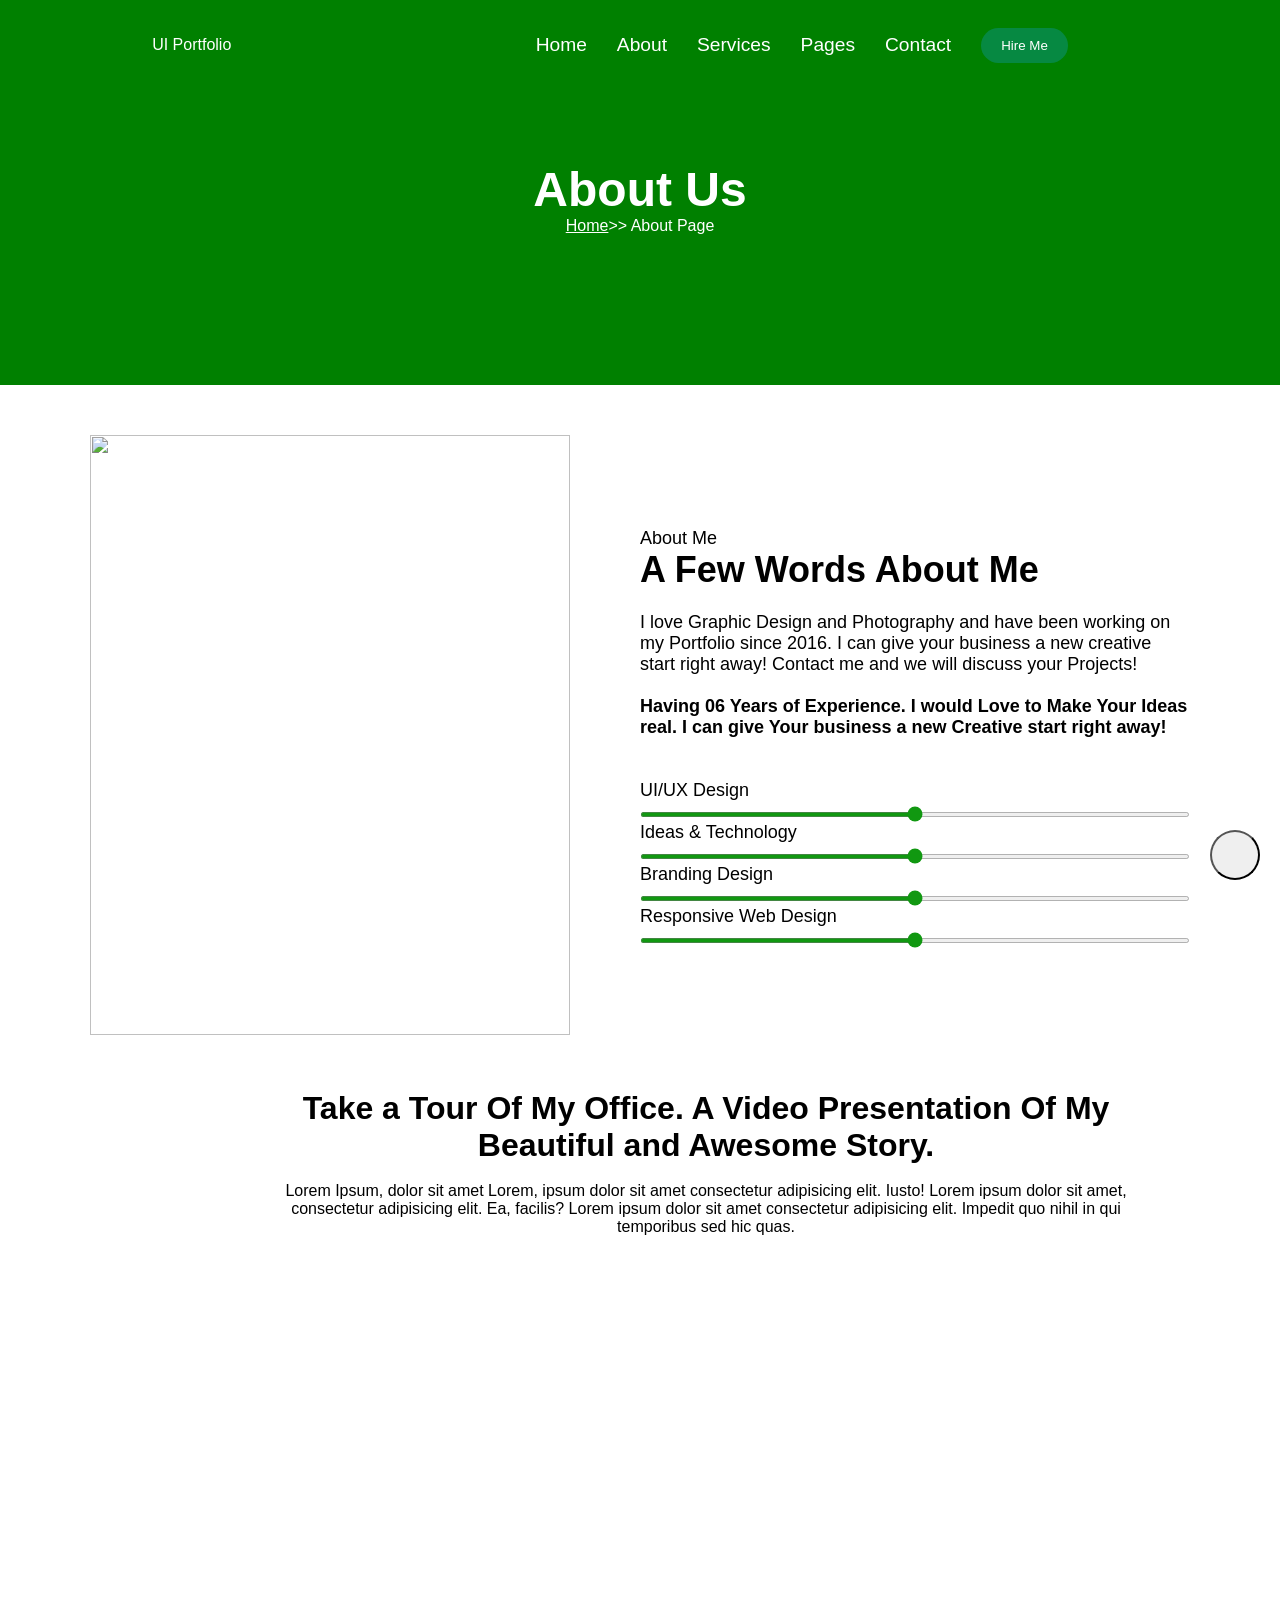
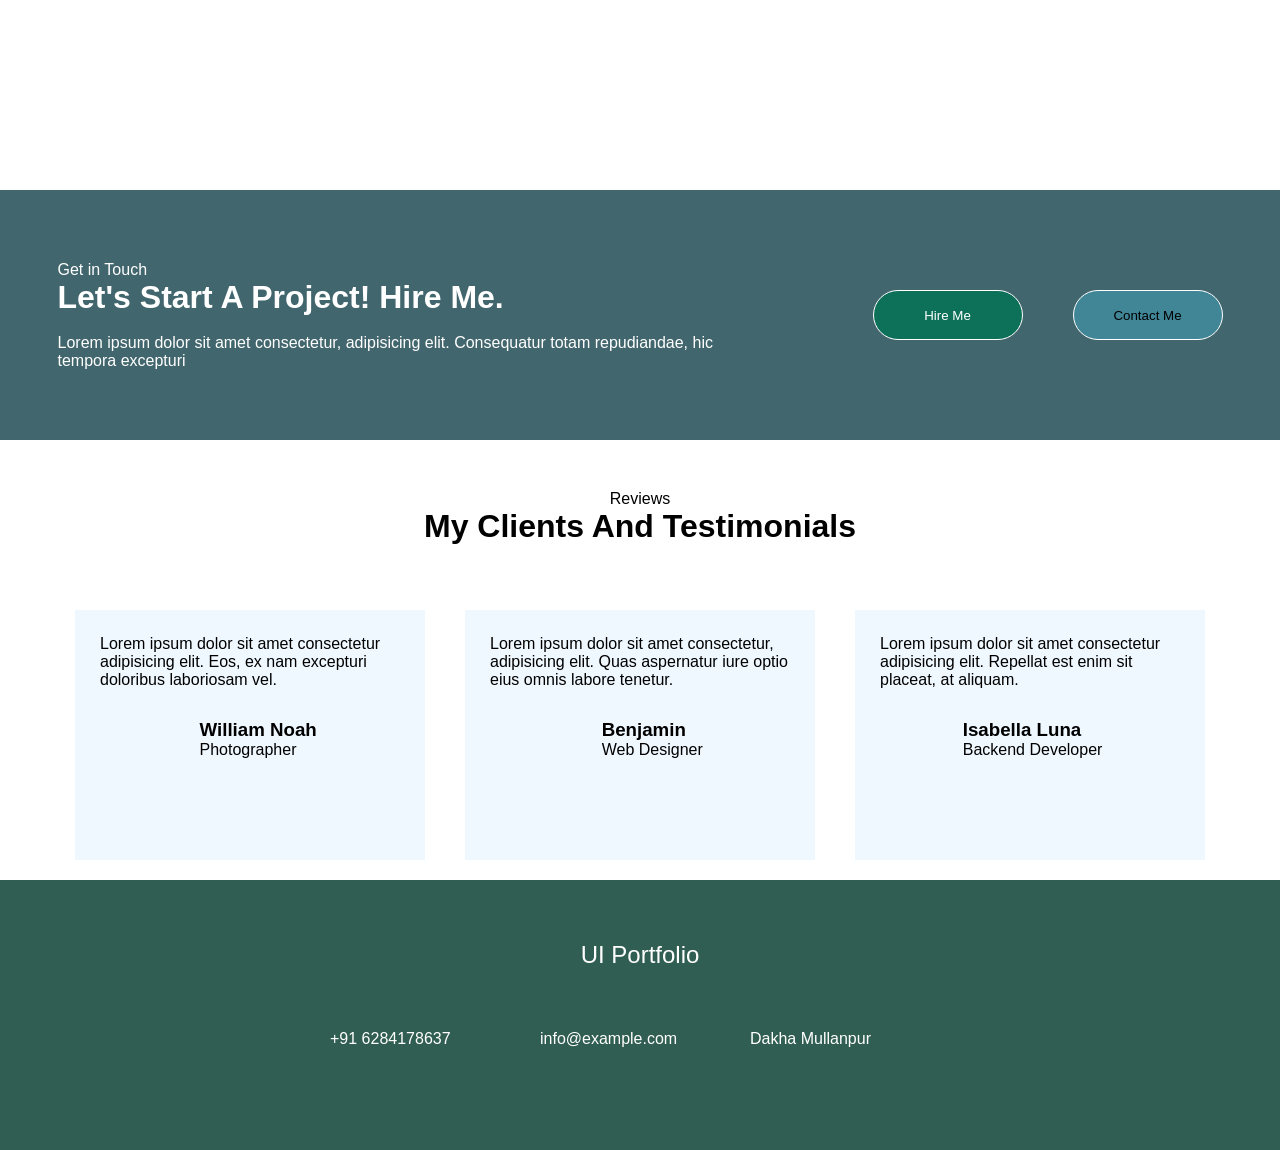
==== about portfolio.html @ 956ca987 "Add files via upload" ====
<!DOCTYPE html>
<html lang="en">
<head>
    <meta charset="UTF-8">
    <meta name="viewport" content="width=device-width, initial-scale=1.0">
    <link rel="stylesheet" href="style.css">
    <title>about</title>
</head>
<body>
     <div class="parent" style="background-image: url(image/closeup-laptop-keyboard-free-photo.webp); background-color: green;min-height: 385px;    ">
        <header>
            <nav>
               <div style="display: flex; color: white;" >  <div class="mnu"><p style="color: white;">menu</p></div> <img src="image/Screenshot_2026-10-21_114426-removebg-preview.png" alt="">UI Portfolio</div>
               <div class="navbar">
                <ul style="color: white;">
                    
                    <li>Home</li>
                    <li>About</li>
                    <li>Services</li>
                    <li>Pages</li>
                    <li>Contact</li>
                    <li><button>Hire Me</button></li>
                    <li><i class="fa-solid fa-magnifying-glass"></i></li>
                    <li><i class="fa-regular fa-moon"></i></li>
                   
                </ul>
            
                </div>
            </nav>
                <br>
                <br><br><br>
                <h1>About Us </h1>
                <p><a href="index.html" style="color: white;"">Home</a>>> About Page</p>
                <div class="up"><button onclick="topfunction()"  title="go to top"><i class="fa-solid fa-arrow-turn-up"></i></button></div>
        </header>
       
    </div>
    <div class="intro">
        <div class="me"><img src="image/Dal Lake.jpeg" alt="">
        </div>
        <div class="me">
            <p>About Me</p>
            <h1>A Few Words About Me </h1>
            <br>
            <p>I love Graphic Design and Photography and have been working on my Portfolio since 2016. I can give your business a new creative start right away! Contact me and we will discuss your Projects!</p>
            <br>
            <p><b>Having 06 Years of Experience. I would Love to Make Your Ideas real. I can give Your business a new Creative start right away!</b></p>
            <br>
            <br>
            <label for="text">UI/UX Design</label>
            <br>
            <input type="range">
            <br>
            <label for="text">Ideas & Technology</label>
            <br>
            <input type="range">
            <br>
            <label for="text">Branding Design</label>
            <br>
            <input type="range">
            <br>
            <label for="text">Responsive Web Design</label>
            <br>
            <input type="range">

        </div>
    </div>

    <div class="tour">
        <h1>Take a Tour  Of My Office. A Video Presentation Of My  Beautiful and Awesome Story.</h1>
        <br>    
        <p>Lorem Ipsum, dolor sit  amet Lorem, ipsum dolor sit amet consectetur adipisicing elit. Iusto! Lorem ipsum dolor sit amet, consectetur adipisicing elit. Ea, facilis? Lorem ipsum dolor sit amet consectetur adipisicing elit. Impedit quo nihil in qui temporibus sed hic quas.
        </p>
        <br>
        <br>   
        <a href="https://youtu.be/mZm8hksRaIA?si=fRZmvVCp8avKrZxZ" target="_blank"><img src="image/blog4.jpg" alt=""></a>
    </div>
    <div class="touch">
            <div class="touch1">
                <p>Get in Touch</p>
                <h1>Let's Start A Project! Hire Me.</h1>
                <br>
                <p>Lorem ipsum dolor sit amet consectetur, adipisicing elit. Consequatur totam repudiandae, hic tempora excepturi </p></div>
                <div class="btn">
                    <div class="touch2"><button>Hire Me</button></div>
                    <div class="touch3"><button>Contact  Me</button></div>
                </div>
    </div>
    <div class="reviews">
        <p>Reviews</p>
        <h1>My Clients And Testimonials</h1>
    </div>
    <div class="content">
        <div class="p1"><p>Lorem ipsum dolor sit amet consectetur adipisicing elit. Eos, ex nam excepturi doloribus laboriosam vel. </p>
            <div class="team"> 
                <div class="name"><img src="image/team1.jpg" alt=""></div>
                <div class="name"><h3>William Noah</h3>
                <p>Photographer</p></div> </div></div>
        <div class="p1"><p>Lorem ipsum dolor sit amet consectetur, adipisicing elit. Quas aspernatur iure optio eius omnis labore tenetur.</p>
            <div class="team">
                <div class="name"><img src="image/team2.jpg" alt=""></div>
                <div class="name"><h3>Benjamin</h3>
                <p>Web Designer</p></div>
            </div>
            </div>
        <div class="p1"><p>Lorem ipsum dolor sit amet consectetur adipisicing elit. Repellat est enim sit placeat, at aliquam.</p>
        <div class="team">
            <div class="name"><img src="image/team3.jpg" alt=""></div>
            <div class="name"><h3>Isabella  Luna</h3>
            <p>Backend Developer</p></div>
        </div></div>
    </div>



     <div class="footer">
        <div class="ui"><img src="image/Screenshot_2026-10-21_114426-removebg-preview.png" alt="">UI Portfolio</div>
        <div class="details">
            <div class="info"><i class="fa-solid fa-phone"></i>+91 6284178637</div>
            <div class="info"><i class="fa-solid fa-envelope"></i>info@example.com</div>
            <div class="info"><i class="fa-solid fa-location-pin"></i>Dakha Mullanpur</div>
        </div>
    </div>
</html>
---- style.css ----
/* Reset */
* {
    margin: 0;
    padding: 0;
    box-sizing: border-box;
}

html {
    scroll-behavior: smooth;
}

body {
    width: 100%;
    overflow-x: hidden;
    font-family: 'Segoe UI', Tahoma, Geneva, Verdana, sans-serif;
}

/* Header and Navigation */
header {
    position: sticky;
    top: 0;
    z-index: 1000;
}

nav {
    display: flex;
    align-items: center;
    justify-content: space-around;
    width: 100%;
}

.parent {
    background-image: url("image/closeup-laptop-keyboard-free-photo.webp");
    background-repeat: no-repeat;
    background-size: cover;
    background-position: center;
    min-height: 700px;
    width: 100%;
    display: flex;
    flex-direction: column;
}

.parent ul {
    min-height: 90px;
    display: flex;
    gap: 30px;
    align-items: center;
    list-style: none;
    color: white;
    font-size: larger;
}

.parent ul a {
    color: white;
    text-decoration: none;
}

ul button {
    border-radius: 22px;
    padding: 10px 20px;
    background-color: rgba(9, 141, 95, 0.7);
    color: white;
    border: none;
    cursor: pointer;
}

/* Hero Section */
.hi {
    display: flex;
    justify-content: center;
    align-items: center;
    color: white;
    text-align: center;
}

.hi button {
    height: 50px;
    width: 150px;
    border-radius: 25px;
    border: none;
    cursor: pointer;
    transition: background-color 0.3s ease-in-out;
}

.c {
    font-family: 'Segoe UI', Tahoma, Geneva, Verdana, sans-serif;
    position: relative;
    top: 170px;
    padding: 0 20px;
}

.hi button:hover {
    background-color: rgb(13, 148, 105);
    color: white;
}

.mnu {
    display: none;
}

/* Fixed Up Button */
.up button {
    height: 50px;
    width: 50px;
    position: fixed;
    bottom: 20px;
    right: 20px;
    z-index: 999;
    border-radius: 50%;
    cursor: pointer;

}

/* Bio Section */
.bio {
    display: flex;
    justify-content: space-between;
    align-items: center;
    gap: 40px;
    margin-top: 30px;
    padding: 30px 5%;
    font-family: 'Lucida Sans', 'Lucida Sans Regular',
        'Lucida Grande', 'Lucida Sans Unicode', Geneva, Verdana, sans-serif;
    background-color: rgb(246, 249, 251);
}

.grey {
    flex: 1;
    min-width: 0;
}

.grey img {
    display: block;
    width: 100%;
    max-width: 420px;
    height: 600px;
    object-fit: cover;
    margin: 0 auto;
}

.in {
    display: flex;
    justify-content: space-between;
    align-items: center;
    gap: 20px;
    width: 100%;
    max-width: 600px;
}

.my {
    flex: 1;
    min-width: 0;
    margin: 20px 0;
    line-height: 1.6;
}

.follow {
    display: flex;
    justify-content: space-between;
    gap: 15px;
    width: 210px;
    max-width: 100%;
}

.be {
    color: green;
    font-weight: bold;
}

p button {
    min-height: 45px;
    width: 150px;
    border-radius: 25px;
    font-size: medium;
    cursor: pointer;
}

.hire {
    background-color: rgba(7, 122, 93, 0.666);
}

.cv {
    background-color: rgba(6, 128, 83, 0.405);
}

/* What I Do */
.what {
    margin: 50px 20px;
    display: flex;
    justify-content: center;
    text-align: center;
}

.services {
    display: flex;
    justify-content: center;
    align-items: stretch;
    flex-wrap: wrap;
    gap: 25px;
    margin: 0 5%;
}

.b1 {
    background-color: aliceblue;
    min-height: 200px;
    flex: 1 1 280px;
    max-width: 350px;
    padding: 30px;
    line-height: 1.5;
    box-shadow: 2px 2px 8px rgba(100, 100, 100, 0.25);
}

.b1 i {
    font-size: 30px;
    line-height: 1.5;
    color: rgba(12, 139, 12, 0.8);
}


.skills {
    display: flex;
    justify-content: space-around;
    align-items: center;
    gap: 40px;
    margin: 50px auto;
    padding: 0 5%;
    background-color: aliceblue;
}


.about {
    flex: 1;
    min-width: 0;
}

.about img {
    display: block;
    width: 100%;
    max-width: 500px;
    height: auto;
    margin: 0 auto;
}

.about2 {
    flex: 1;
    min-width: 0;
    max-width: 550px;
    margin: 10px 0;
    font-family: 'Lucida Sans', 'Lucida Sans Regular',
        'Lucida Grande', 'Lucida Sans Unicode', Geneva, Verdana, sans-serif;
    line-height: 1.5;
}

.skills input {
    width: 100%;
    max-width: 550px;
    height: 5px;
    accent-color: rgb(21, 183, 99);
}


.topic{
    display: flex;
    justify-content: center;
    align-items:center;
  
 
}
.parts{
    width:350px;
    margin-left: 20px;
    line-height: 1.5;
    font-size: large;
}
.parts i{
    color: green;
    line-height: 1.3;
}
.parts img{
    justify-content:end;
    display: flex;
}


.count{
    display: flex;
    justify-content: space-around;
    align-items: center;
    height: 220px;
    background-color: aliceblue;
}
.num{
    margin-left: 60px;
    margin-right: 60px;
}
.num h1{
    font-size:45px;
}


.success{
    height: 150px;
    display: flex;
    justify-content: center;
    align-items: center;
}


.work{
    display: flex;
    justify-content: center;
    align-items: center;
    gap: 20px;

}
.task img{
    height: 250px;
    border-radius: 15px;
}   


.work2{
    display: flex;
    justify-content: center;
    align-items: center;
    gap: 20px;
    margin-top: 20px;
}
.task2 img{
    height: 250px;
    border-radius: 15px;
}



.ad{
    display: flex;
    justify-content: space-around;
    align-items: center;
    
    height: 170px;
    margin-top: 80px;
    
    background-color: rgb(10, 119, 96);
}

.section img{
    height: 140px;
   gap: 50px;

}



.footer{
    
    background-color: rgba(3, 58, 44, 0.815);
    color: white;
}
.ui{
    display: flex;
    justify-content: center;
    align-items: center;
    
    font-size:x-large;
    height: 150px;
}
.details{
    display: flex;
    justify-content: center;
    align-items: center;
    gap: 10px;
}
.info{
    height: 50px;
    width: 200px;
    margin-bottom: 70px;
}



header h1{
    font-size: xxx-large;
    color: white;
    display: flex;
    justify-content: center;
}
header p{
    display: flex;
    justify-content: center;
    color: white;
}




.intro{
    display: flex;
        justify-content: center;
        align-items: center;
        margin: 50px;
}
.me img{
    height: 600px;
    width: 480px;
}
.me{
    width: 550px;
    font-size: large;
}
.me input{
    accent-color: rgba(17, 152, 17, 0.592);
    width: 550px;
    height: 5px;
}
.up i{
    color: green;
}



.tour{
    height: 700px;
    position: relative;
    left: 20%;
    text-align: center;
    width: 900px;
   
   
    font-family:'Segoe UI', Tahoma, Geneva, Verdana, sans-serif;
}
.tour img{
    height:400px;
    
}

.touch{
    display: flex;
    justify-content: space-around;
    align-items: center;
    background-color: rgba(10, 56, 66, 0.77);
    height: 250px;
     color: white;
}
.touch1{
    width: 700px;
}
.btn{
    display: flex;
    justify-content: space-between;
    align-items: center;
    width: 350px;
}
.touch2 button{
    height: 50px;
    width: 150px;
    border-radius: 25px; 
    color: white;
    background-color: rgb(13, 113, 90);
    border: 1px solid white;   
}
.touch3 button{
    height: 50px;
    width: 150px;
    border-radius: 25px;
    transition-duration: 0.3s;
    transition-timing-function: ease-in-out; 
    background-color: rgb(64,134,151);
    border: 1px solid white;  
}
.touch3 button:hover{
    background-color: white
}


.reviews{
    text-align: center;
    height: 150px;
    padding-top: 50px;
}


.p1 img{
    height: 80px;
    border-radius: 38px;
}
.content{
    display: flex;
    justify-content: center;
    align-items: center;

}
.p1{
    height: 250px;
    background-color:aliceblue;             
    width: 350px;
    padding: 25px;
    margin: 20px;
}
.team{
    display: flex;
    justify-content: space-around;
    padding-top: 30px;
    align-items: center;
    width: 250px;
}
@media (max-width: 480px) {
    .parent {
        min-height: 600px;
    }

    .parent ul {
        gap: 15px;
        font-size: medium;
    }

    .bio {
        gap: 25px;
        padding: 25px;
    }

    .grey img {
        height: auto;
        max-height: 500px;
    }

    .in {
        flex-direction: column;
        align-items: flex-start;
    }

    .skills {
        gap: 25px;
    }
}

/* Mobile */
@media (max-width: 480px) {
    nav {
        justify-content: space-between;
        padding: 15px 20px;
    }

    .parent {
        min-height: 600px;
        background-size: cover;
        background-position: center;
    }

    .parent ul {
        display: none;
    }

    .mnu {
        display: block;
    }

    .person img {
        position: absolute;
        bottom: 200px;
    }

    .c {
        position: relative;
        top: 40px;
        left: auto;
        padding: 0 15px;
        font-size: medium;
        line-height: 1.7;
        text-align: center;
    }

    .bio {
        flex-direction: column;
        align-items: stretch;
        gap: 20px;
        margin-top: 0;
        padding: 20px;
    }

    .grey {
        width: 100%;
    }

    .grey img {
        width: 100%;
        max-width: 380px;
        height: auto;
        margin: 0 auto;
    }

    .in {
        width: 100%;
        position: static;
        flex-direction: column;
        align-items: stretch;
        gap: 15px;
    }

    .my {
        position: static;
        width: 100%;
        height: auto;
        margin: 0;
        padding: 0;
        overflow-wrap: anywhere;
    }

    .my h1 {
        font-size: 24px;
    }

    .follow {
        width: 100%;
        flex-wrap: wrap;
    }

    .what {
        position: static;
        margin: 35px 15px 20px;
    }

    .services {
        position: static;
        flex-direction: column;
        align-items: stretch;
        gap: 20px;
        margin: 0 15px;
    }

    .b1 {
        width: 100%;
        max-width: none;
        min-height: 180px;
        padding: 25px;
    }

    .skills {
        flex-direction: column;
        align-items: stretch;
        gap: 30px;
        margin: 35px 15px;
        padding: 0;
    }

    
    .about2 {
        width: 100%;
        max-width: none;
    }

    .about img {
        width: 100%;
        max-width: 380px;
        height: auto;
    }

    .skills input {
        width: 100%;
    }

    .up button {
        width: 45px;
        height: 45px;
        bottom: 15px;
        right: 15px;
    }



    .topic{
        flex-wrap: wrap;
        gap: 20px;
        align-items:center;
    }
    .parts img{
        flex-wrap: wrap;
        
    }



    .count{
        flex-wrap: wrap;
        justify-content: space-around;
        padding: 30px 20px 5px 0px;

    }
    .num{
        width: 45px;
    }
    .num h1{
        font-weight: 300;
        font-family: 'Gill Sans', 'Gill Sans MT', Calibri, 'Trebuchet MS', sans-serif;
    }



    .work{
        flex-wrap: wrap;
    }
    .work2{
        flex-wrap: wrap;
        gap: 10px;
    }


    .footer{
        flex-wrap: wrap;
        padding-left: 20px;
    }
    


    .intro{
        flex-wrap: wrap;
        gap: 15px;
        align-items: center;
        margin: 20px;
    }
    .me{
        width: 380px;
    }
    .tour{
        height: 800px;
      position: relative;
      left: 0;
      width: 400px; 
    }
    
    .touch{
        flex-wrap: wrap;
        position: relative;
        padding: 10px;
        height: 300px;
    }

    .reviews h1{
        font-size:larger;
    }

    .content{
        flex-wrap: wrap;
        align-items: center;
        margin: 0px ;
    }
   .ui{
    flex-wrap: wrap;
    }
}
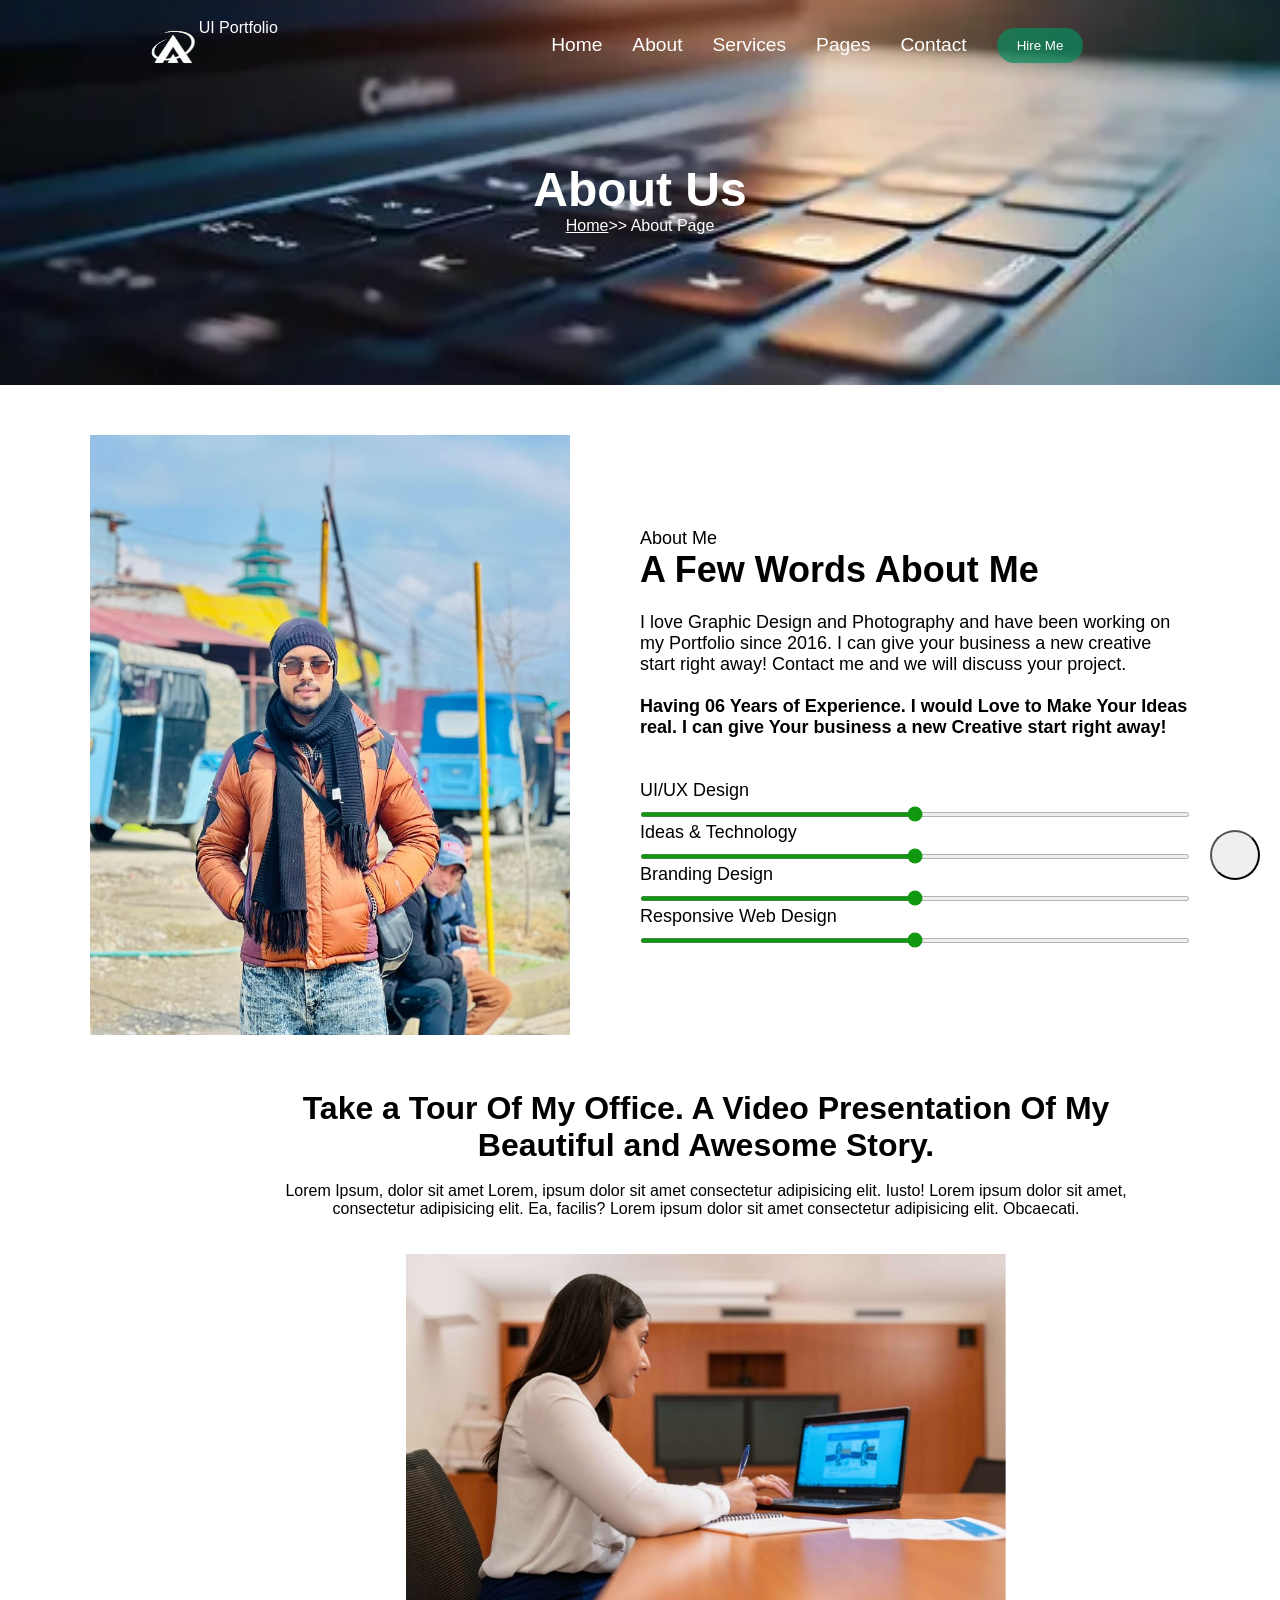
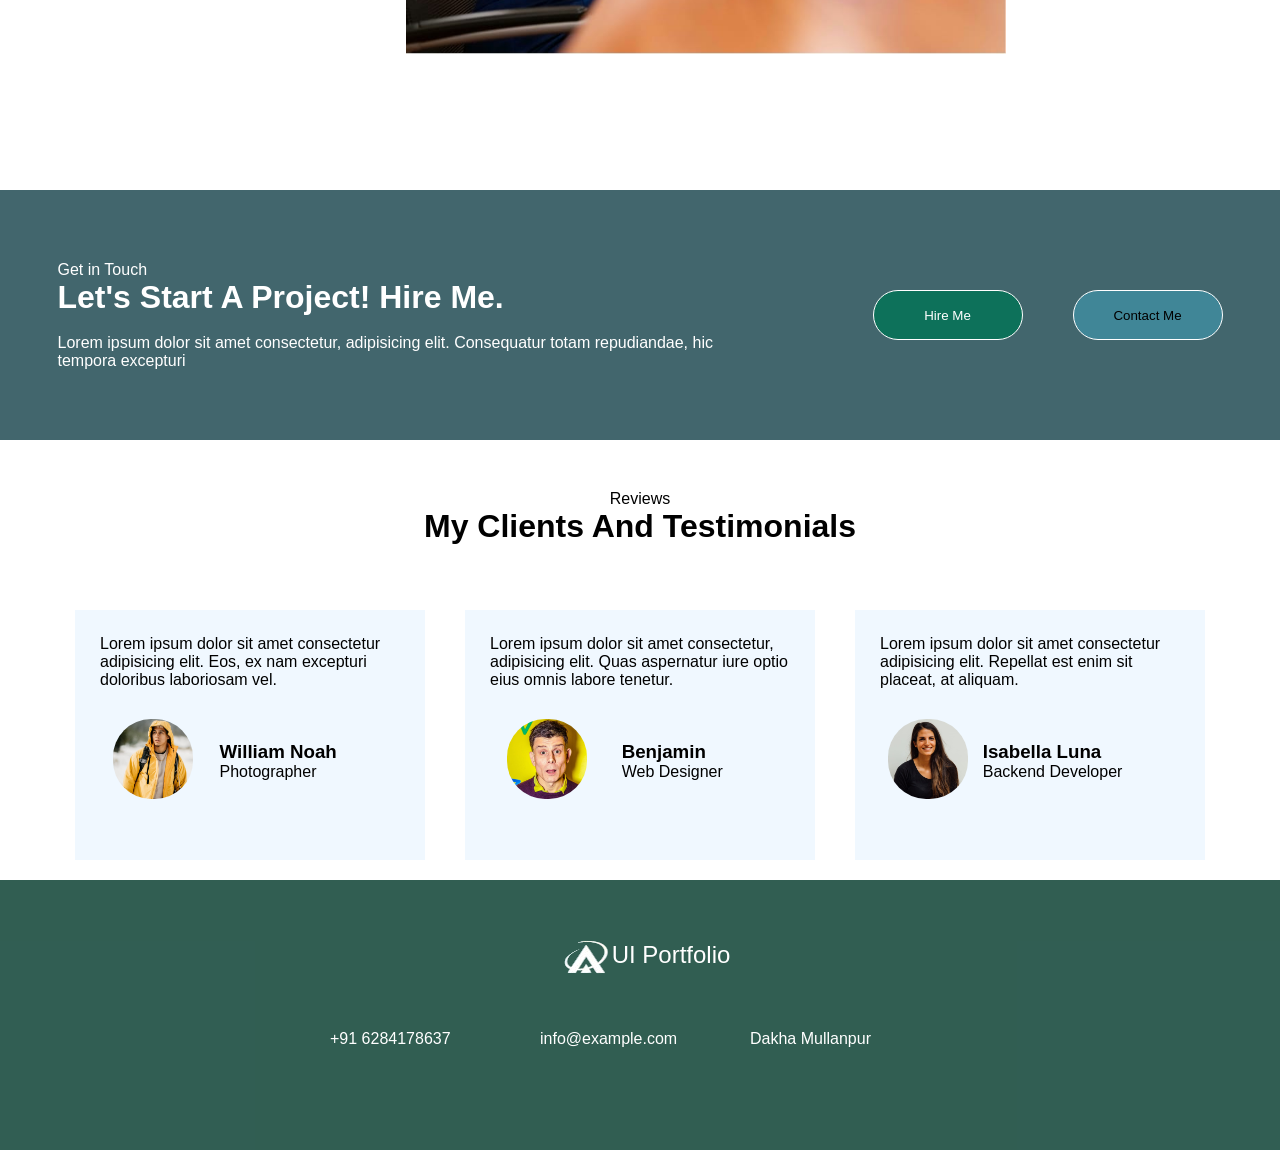
==== commit a3a383e8: "Fix broken image paths so the portfolio images load correctly from the repository root." ====
--- a/about portfolio.html
+++ b/about portfolio.html
@@ -1,124 +1,123 @@
-<!DOCTYPE html>
-<html lang="en">
-<head>
-    <meta charset="UTF-8">
-    <meta name="viewport" content="width=device-width, initial-scale=1.0">
-    <link rel="stylesheet" href="style.css">
-    <title>about</title>
-</head>
-<body>
-     <div class="parent" style="background-image: url(image/closeup-laptop-keyboard-free-photo.webp); background-color: green;min-height: 385px;    ">
-        <header>
-            <nav>
-               <div style="display: flex; color: white;" >  <div class="mnu"><p style="color: white;">menu</p></div> <img src="image/Screenshot_2026-10-21_114426-removebg-preview.png" alt="">UI Portfolio</div>
-               <div class="navbar">
-                <ul style="color: white;">
-                    
-                    <li>Home</li>
-                    <li>About</li>
-                    <li>Services</li>
-                    <li>Pages</li>
-                    <li>Contact</li>
-                    <li><button>Hire Me</button></li>
-                    <li><i class="fa-solid fa-magnifying-glass"></i></li>
-                    <li><i class="fa-regular fa-moon"></i></li>
-                   
-                </ul>
-            
-                </div>
-            </nav>
-                <br>
-                <br><br><br>
-                <h1>About Us </h1>
-                <p><a href="index.html" style="color: white;"">Home</a>>> About Page</p>
-                <div class="up"><button onclick="topfunction()"  title="go to top"><i class="fa-solid fa-arrow-turn-up"></i></button></div>
-        </header>
-       
-    </div>
-    <div class="intro">
-        <div class="me"><img src="image/Dal Lake.jpeg" alt="">
-        </div>
-        <div class="me">
-            <p>About Me</p>
-            <h1>A Few Words About Me </h1>
-            <br>
-            <p>I love Graphic Design and Photography and have been working on my Portfolio since 2016. I can give your business a new creative start right away! Contact me and we will discuss your Projects!</p>
-            <br>
-            <p><b>Having 06 Years of Experience. I would Love to Make Your Ideas real. I can give Your business a new Creative start right away!</b></p>
-            <br>
-            <br>
-            <label for="text">UI/UX Design</label>
-            <br>
-            <input type="range">
-            <br>
-            <label for="text">Ideas & Technology</label>
-            <br>
-            <input type="range">
-            <br>
-            <label for="text">Branding Design</label>
-            <br>
-            <input type="range">
-            <br>
-            <label for="text">Responsive Web Design</label>
-            <br>
-            <input type="range">
-
-        </div>
-    </div>
-
-    <div class="tour">
-        <h1>Take a Tour  Of My Office. A Video Presentation Of My  Beautiful and Awesome Story.</h1>
-        <br>    
-        <p>Lorem Ipsum, dolor sit  amet Lorem, ipsum dolor sit amet consectetur adipisicing elit. Iusto! Lorem ipsum dolor sit amet, consectetur adipisicing elit. Ea, facilis? Lorem ipsum dolor sit amet consectetur adipisicing elit. Impedit quo nihil in qui temporibus sed hic quas.
-        </p>
-        <br>
-        <br>   
-        <a href="https://youtu.be/mZm8hksRaIA?si=fRZmvVCp8avKrZxZ" target="_blank"><img src="image/blog4.jpg" alt=""></a>
-    </div>
-    <div class="touch">
-            <div class="touch1">
-                <p>Get in Touch</p>
-                <h1>Let's Start A Project! Hire Me.</h1>
-                <br>
-                <p>Lorem ipsum dolor sit amet consectetur, adipisicing elit. Consequatur totam repudiandae, hic tempora excepturi </p></div>
-                <div class="btn">
-                    <div class="touch2"><button>Hire Me</button></div>
-                    <div class="touch3"><button>Contact  Me</button></div>
-                </div>
-    </div>
-    <div class="reviews">
-        <p>Reviews</p>
-        <h1>My Clients And Testimonials</h1>
-    </div>
-    <div class="content">
-        <div class="p1"><p>Lorem ipsum dolor sit amet consectetur adipisicing elit. Eos, ex nam excepturi doloribus laboriosam vel. </p>
-            <div class="team"> 
-                <div class="name"><img src="image/team1.jpg" alt=""></div>
-                <div class="name"><h3>William Noah</h3>
-                <p>Photographer</p></div> </div></div>
-        <div class="p1"><p>Lorem ipsum dolor sit amet consectetur, adipisicing elit. Quas aspernatur iure optio eius omnis labore tenetur.</p>
-            <div class="team">
-                <div class="name"><img src="image/team2.jpg" alt=""></div>
-                <div class="name"><h3>Benjamin</h3>
-                <p>Web Designer</p></div>
-            </div>
-            </div>
-        <div class="p1"><p>Lorem ipsum dolor sit amet consectetur adipisicing elit. Repellat est enim sit placeat, at aliquam.</p>
-        <div class="team">
-            <div class="name"><img src="image/team3.jpg" alt=""></div>
-            <div class="name"><h3>Isabella  Luna</h3>
-            <p>Backend Developer</p></div>
-        </div></div>
-    </div>
-
-
-
-     <div class="footer">
-        <div class="ui"><img src="image/Screenshot_2026-10-21_114426-removebg-preview.png" alt="">UI Portfolio</div>
-        <div class="details">
-            <div class="info"><i class="fa-solid fa-phone"></i>+91 6284178637</div>
-            <div class="info"><i class="fa-solid fa-envelope"></i>info@example.com</div>
-            <div class="info"><i class="fa-solid fa-location-pin"></i>Dakha Mullanpur</div>
-        </div>
-    </div>
-</html>     +<!DOCTYPE html>
+<html lang="en">
+<head>
+    <meta charset="UTF-8">
+    <meta name="viewport" content="width=device-width, initial-scale=1.0">
+    <link rel="stylesheet" href="style.css">
+    <title>about</title>
+</head>
+<body>
+     <div class="parent" style="background-image: url(closeup-laptop-keyboard-free-photo.webp); background-color: green; min-height: 385px;">
+         <header>
+             <nav>
+                <div style="display: flex; color: white;" >  <div class="mnu"><p style="color: white;">menu</p></div> <img src="Screenshot_2026-10-21_114426-removebg-preview.png" alt="">UI Portfolio</div>
+                <div class="navbar">
+                 <ul style="color: white;">
+                     
+                     <li>Home</li>
+                     <li>About</li>
+                     <li>Services</li>
+                     <li>Pages</li>
+                     <li>Contact</li>
+                     <li><button>Hire Me</button></li>
+                     <li><i class="fa-solid fa-magnifying-glass"></i></li>
+                     <li><i class="fa-regular fa-moon"></i></li>
+                    
+                 </ul>
+             
+                </div>
+            </nav>
+                <br>
+                <br><br><br>
+                <h1>About Us </h1>
+                <p><a href="index.html" style="color: white;">Home</a> >> About Page</p>
+                <div class="up"><button onclick="topfunction()"  title="go to top"><i class="fa-solid fa-arrow-turn-up"></i></button></div>
+        </header>
+       
+    </div>
+    <div class="intro">
+        <div class="me"><img src="Dal Lake.jpeg" alt="">
+        </div>
+        <div class="me">
+            <p>About Me</p>
+            <h1>A Few Words About Me </h1>
+            <br>
+            <p>I love Graphic Design and Photography and have been working on my Portfolio since 2016. I can give your business a new creative start right away! Contact me and we will discuss your project.</p>
+            <br>
+            <p><b>Having 06 Years of Experience. I would Love to Make Your Ideas real. I can give Your business a new Creative start right away!</b></p>
+            <br>
+            <br>
+            <label for="text">UI/UX Design</label>
+            <br>
+            <input type="range">
+            <br>
+            <label for="text">Ideas & Technology</label>
+            <br>
+            <input type="range">
+            <br>
+            <label for="text">Branding Design</label>
+            <br>
+            <input type="range">
+            <br>
+            <label for="text">Responsive Web Design</label>
+            <br>
+            <input type="range">
+
+        </div>
+    </div>
+
+    <div class="tour">
+        <h1>Take a Tour  Of My Office. A Video Presentation Of My  Beautiful and Awesome Story.</h1>
+        <br>    
+        <p>Lorem Ipsum, dolor sit  amet Lorem, ipsum dolor sit amet consectetur adipisicing elit. Iusto! Lorem ipsum dolor sit amet, consectetur adipisicing elit. Ea, facilis? Lorem ipsum dolor sit amet consectetur adipisicing elit. Obcaecati.</p>
+        <br>
+        <br>   
+        <a href="https://youtu.be/mZm8hksRaIA?si=fRZmvVCp8avKrZxZ" target="_blank"><img src="blog4.jpg" alt=""></a>
+    </div>
+    <div class="touch">
+            <div class="touch1">
+                <p>Get in Touch</p>
+                <h1>Let's Start A Project! Hire Me.</h1>
+                <br>
+                <p>Lorem ipsum dolor sit amet consectetur, adipisicing elit. Consequatur totam repudiandae, hic tempora excepturi </p></div>
+                <div class="btn">
+                    <div class="touch2"><button>Hire Me</button></div>
+                    <div class="touch3"><button>Contact  Me</button></div>
+                </div>
+    </div>
+    <div class="reviews">
+        <p>Reviews</p>
+        <h1>My Clients And Testimonials</h1>
+    </div>
+    <div class="content">
+        <div class="p1"><p>Lorem ipsum dolor sit amet consectetur adipisicing elit. Eos, ex nam excepturi doloribus laboriosam vel. </p>
+            <div class="team"> 
+                <div class="name"><img src="team1.jpg" alt=""></div>
+                <div class="name"><h3>William Noah</h3>
+                <p>Photographer</p></div> </div></div>
+        <div class="p1"><p>Lorem ipsum dolor sit amet consectetur, adipisicing elit. Quas aspernatur iure optio eius omnis labore tenetur.</p>
+            <div class="team">
+                <div class="name"><img src="team2.jpg" alt=""></div>
+                <div class="name"><h3>Benjamin</h3>
+                <p>Web Designer</p></div>
+            </div>
+            </div>
+        <div class="p1"><p>Lorem ipsum dolor sit amet consectetur adipisicing elit. Repellat est enim sit placeat, at aliquam.</p>
+        <div class="team">
+            <div class="name"><img src="team3.jpg" alt=""></div>
+            <div class="name"><h3>Isabella  Luna</h3>
+            <p>Backend Developer</p></div>
+        </div></div>
+    </div>
+
+
+
+     <div class="footer">
+         <div class="ui"><img src="Screenshot_2026-10-21_114426-removebg-preview.png" alt="">UI Portfolio</div>
+         <div class="details">
+             <div class="info"><i class="fa-solid fa-phone"></i>+91 6284178637</div>
+             <div class="info"><i class="fa-solid fa-envelope"></i>info@example.com</div>
+             <div class="info"><i class="fa-solid fa-location-pin"></i>Dakha Mullanpur</div>
+         </div>
+     </div>
+</html>
--- a/style.css
+++ b/style.css
@@ -1,751 +1,990 @@
-
-/* Reset */
-* {
-    margin: 0;
-    padding: 0;
-    box-sizing: border-box;
-}
-
-html {
-    scroll-behavior: smooth;
-}
-
-body {
-    width: 100%;
-    overflow-x: hidden;
-    font-family: 'Segoe UI', Tahoma, Geneva, Verdana, sans-serif;
-}
-
-/* Header and Navigation */
-header {
-    position: sticky;
-    top: 0;
-    z-index: 1000;
-}
-
-nav {
-    display: flex;
-    align-items: center;
-    justify-content: space-around;
-    width: 100%;
-}
-
-.parent {
-    background-image: url("image/closeup-laptop-keyboard-free-photo.webp");
-    background-repeat: no-repeat;
-    background-size: cover;
-    background-position: center;
-    min-height: 700px;
-    width: 100%;
-    display: flex;
-    flex-direction: column;
-}
-
-.parent ul {
-    min-height: 90px;
-    display: flex;
-    gap: 30px;
-    align-items: center;
-    list-style: none;
-    color: white;
-    font-size: larger;
-}
-
-.parent ul a {
-    color: white;
-    text-decoration: none;
-}
-
-ul button {
-    border-radius: 22px;
-    padding: 10px 20px;
-    background-color: rgba(9, 141, 95, 0.7);
-    color: white;
-    border: none;
-    cursor: pointer;
-}
-
-/* Hero Section */
-.hi {
-    display: flex;
-    justify-content: center;
-    align-items: center;
-    color: white;
-    text-align: center;
-}
-
-.hi button {
-    height: 50px;
-    width: 150px;
-    border-radius: 25px;
-    border: none;
-    cursor: pointer;
-    transition: background-color 0.3s ease-in-out;
-}
-
-.c {
-    font-family: 'Segoe UI', Tahoma, Geneva, Verdana, sans-serif;
-    position: relative;
-    top: 170px;
-    padding: 0 20px;
-}
-
-.hi button:hover {
-    background-color: rgb(13, 148, 105);
-    color: white;
-}
-
-.mnu {
-    display: none;
-}
-
-/* Fixed Up Button */
-.up button {
-    height: 50px;
-    width: 50px;
-    position: fixed;
-    bottom: 20px;
-    right: 20px;
-    z-index: 999;
-    border-radius: 50%;
-    cursor: pointer;
-
-}
-
-/* Bio Section */
-.bio {
-    display: flex;
-    justify-content: space-between;
-    align-items: center;
-    gap: 40px;
-    margin-top: 30px;
-    padding: 30px 5%;
-    font-family: 'Lucida Sans', 'Lucida Sans Regular',
-        'Lucida Grande', 'Lucida Sans Unicode', Geneva, Verdana, sans-serif;
-    background-color: rgb(246, 249, 251);
-}
-
-.grey {
-    flex: 1;
-    min-width: 0;
-}
-
-.grey img {
-    display: block;
-    width: 100%;
-    max-width: 420px;
-    height: 600px;
-    object-fit: cover;
-    margin: 0 auto;
-}
-
-.in {
-    display: flex;
-    justify-content: space-between;
-    align-items: center;
-    gap: 20px;
-    width: 100%;
-    max-width: 600px;
-}
-
-.my {
-    flex: 1;
-    min-width: 0;
-    margin: 20px 0;
-    line-height: 1.6;
-}
-
-.follow {
-    display: flex;
-    justify-content: space-between;
-    gap: 15px;
-    width: 210px;
-    max-width: 100%;
-}
-
-.be {
-    color: green;
-    font-weight: bold;
-}
-
-p button {
-    min-height: 45px;
-    width: 150px;
-    border-radius: 25px;
-    font-size: medium;
-    cursor: pointer;
-}
-
-.hire {
-    background-color: rgba(7, 122, 93, 0.666);
-}
-
-.cv {
-    background-color: rgba(6, 128, 83, 0.405);
-}
-
-/* What I Do */
-.what {
-    margin: 50px 20px;
-    display: flex;
-    justify-content: center;
-    text-align: center;
-}
-
-.services {
-    display: flex;
-    justify-content: center;
-    align-items: stretch;
-    flex-wrap: wrap;
-    gap: 25px;
-    margin: 0 5%;
-}
-
-.b1 {
-    background-color: aliceblue;
-    min-height: 200px;
-    flex: 1 1 280px;
-    max-width: 350px;
-    padding: 30px;
-    line-height: 1.5;
-    box-shadow: 2px 2px 8px rgba(100, 100, 100, 0.25);
-}
-
-.b1 i {
-    font-size: 30px;
-    line-height: 1.5;
-    color: rgba(12, 139, 12, 0.8);
-}
-
-
-.skills {
-    display: flex;
-    justify-content: space-around;
-    align-items: center;
-    gap: 40px;
-    margin: 50px auto;
-    padding: 0 5%;
-    background-color: aliceblue;
-}
-
-
-.about {
-    flex: 1;
-    min-width: 0;
-}
-
-.about img {
-    display: block;
-    width: 100%;
-    max-width: 500px;
-    height: auto;
-    margin: 0 auto;
-}
-
-.about2 {
-    flex: 1;
-    min-width: 0;
-    max-width: 550px;
-    margin: 10px 0;
-    font-family: 'Lucida Sans', 'Lucida Sans Regular',
-        'Lucida Grande', 'Lucida Sans Unicode', Geneva, Verdana, sans-serif;
-    line-height: 1.5;
-}
-
-.skills input {
-    width: 100%;
-    max-width: 550px;
-    height: 5px;
-    accent-color: rgb(21, 183, 99);
-}
-
-
-.topic{
-    display: flex;
-    justify-content: center;
-    align-items:center;
-  
- 
-}
-.parts{
-    width:350px;
-    margin-left: 20px;
-    line-height: 1.5;
-    font-size: large;
-}
-.parts i{
-    color: green;
-    line-height: 1.3;
-}
-.parts img{
-    justify-content:end;
-    display: flex;
-}
-
-
-.count{
-    display: flex;
-    justify-content: space-around;
-    align-items: center;
-    height: 220px;
-    background-color: aliceblue;
-}
-.num{
-    margin-left: 60px;
-    margin-right: 60px;
-}
-.num h1{
-    font-size:45px;
-}
-
-
-.success{
-    height: 150px;
-    display: flex;
-    justify-content: center;
-    align-items: center;
-}
-
-
-.work{
-    display: flex;
-    justify-content: center;
-    align-items: center;
-    gap: 20px;
-
-}
-.task img{
-    height: 250px;
-    border-radius: 15px;
-}   
-
-
-.work2{
-    display: flex;
-    justify-content: center;
-    align-items: center;
-    gap: 20px;
-    margin-top: 20px;
-}
-.task2 img{
-    height: 250px;
-    border-radius: 15px;
-}
-
-
-
-.ad{
-    display: flex;
-    justify-content: space-around;
-    align-items: center;
-    
-    height: 170px;
-    margin-top: 80px;
-    
-    background-color: rgb(10, 119, 96);
-}
-
-.section img{
-    height: 140px;
-   gap: 50px;
-
-}
-
-
-
-.footer{
-    
-    background-color: rgba(3, 58, 44, 0.815);
-    color: white;
-}
-.ui{
-    display: flex;
-    justify-content: center;
-    align-items: center;
-    
-    font-size:x-large;
-    height: 150px;
-}
-.details{
-    display: flex;
-    justify-content: center;
-    align-items: center;
-    gap: 10px;
-}
-.info{
-    height: 50px;
-    width: 200px;
-    margin-bottom: 70px;
-}
-
-
-
-header h1{
-    font-size: xxx-large;
-    color: white;
-    display: flex;
-    justify-content: center;
-}
-header p{
-    display: flex;
-    justify-content: center;
-    color: white;
-}
-
-
-
-
-.intro{
-    display: flex;
-        justify-content: center;
-        align-items: center;
-        margin: 50px;
-}
-.me img{
-    height: 600px;
-    width: 480px;
-}
-.me{
-    width: 550px;
-    font-size: large;
-}
-.me input{
-    accent-color: rgba(17, 152, 17, 0.592);
-    width: 550px;
-    height: 5px;
-}
-.up i{
-    color: green;
-}
-
-
-
-.tour{
-    height: 700px;
-    position: relative;
-    left: 20%;
-    text-align: center;
-    width: 900px;
-   
-   
-    font-family:'Segoe UI', Tahoma, Geneva, Verdana, sans-serif;
-}
-.tour img{
-    height:400px;
-    
-}
-
-.touch{
-    display: flex;
-    justify-content: space-around;
-    align-items: center;
-    background-color: rgba(10, 56, 66, 0.77);
-    height: 250px;
-     color: white;
-}
-.touch1{
-    width: 700px;
-}
-.btn{
-    display: flex;
-    justify-content: space-between;
-    align-items: center;
-    width: 350px;
-}
-.touch2 button{
-    height: 50px;
-    width: 150px;
-    border-radius: 25px; 
-    color: white;
-    background-color: rgb(13, 113, 90);
-    border: 1px solid white;   
-}
-.touch3 button{
-    height: 50px;
-    width: 150px;
-    border-radius: 25px;
-    transition-duration: 0.3s;
-    transition-timing-function: ease-in-out; 
-    background-color: rgb(64,134,151);
-    border: 1px solid white;  
-}
-.touch3 button:hover{
-    background-color: white
-}
-
-
-.reviews{
-    text-align: center;
-    height: 150px;
-    padding-top: 50px;
-}
-
-
-.p1 img{
-    height: 80px;
-    border-radius: 38px;
-}
-.content{
-    display: flex;
-    justify-content: center;
-    align-items: center;
-
-}
-.p1{
-    height: 250px;
-    background-color:aliceblue;             
-    width: 350px;
-    padding: 25px;
-    margin: 20px;
-}
-.team{
-    display: flex;
-    justify-content: space-around;
-    padding-top: 30px;
-    align-items: center;
-    width: 250px;
-}
-@media (max-width: 480px) {
-    .parent {
-        min-height: 600px;
-    }
-
-    .parent ul {
-        gap: 15px;
-        font-size: medium;
-    }
-
-    .bio {
-        gap: 25px;
-        padding: 25px;
-    }
-
-    .grey img {
-        height: auto;
-        max-height: 500px;
-    }
-
-    .in {
-        flex-direction: column;
-        align-items: flex-start;
-    }
-
-    .skills {
-        gap: 25px;
-    }
-}
-
-/* Mobile */
-@media (max-width: 480px) {
-    nav {
-        justify-content: space-between;
-        padding: 15px 20px;
-    }
-
-    .parent {
-        min-height: 600px;
-        background-size: cover;
-        background-position: center;
-    }
-
-    .parent ul {
-        display: none;
-    }
-
-    .mnu {
-        display: block;
-    }
-
-    .person img {
-        position: absolute;
-        bottom: 200px;
-    }
-
-    .c {
-        position: relative;
-        top: 40px;
-        left: auto;
-        padding: 0 15px;
-        font-size: medium;
-        line-height: 1.7;
-        text-align: center;
-    }
-
-    .bio {
-        flex-direction: column;
-        align-items: stretch;
-        gap: 20px;
-        margin-top: 0;
-        padding: 20px;
-    }
-
-    .grey {
-        width: 100%;
-    }
-
-    .grey img {
-        width: 100%;
-        max-width: 380px;
-        height: auto;
-        margin: 0 auto;
-    }
-
-    .in {
-        width: 100%;
-        position: static;
-        flex-direction: column;
-        align-items: stretch;
-        gap: 15px;
-    }
-
-    .my {
-        position: static;
-        width: 100%;
-        height: auto;
-        margin: 0;
-        padding: 0;
-        overflow-wrap: anywhere;
-    }
-
-    .my h1 {
-        font-size: 24px;
-    }
-
-    .follow {
-        width: 100%;
-        flex-wrap: wrap;
-    }
-
-    .what {
-        position: static;
-        margin: 35px 15px 20px;
-    }
-
-    .services {
-        position: static;
-        flex-direction: column;
-        align-items: stretch;
-        gap: 20px;
-        margin: 0 15px;
-    }
-
-    .b1 {
-        width: 100%;
-        max-width: none;
-        min-height: 180px;
-        padding: 25px;
-    }
-
-    .skills {
-        flex-direction: column;
-        align-items: stretch;
-        gap: 30px;
-        margin: 35px 15px;
-        padding: 0;
-    }
-
-    
-    .about2 {
-        width: 100%;
-        max-width: none;
-    }
-
-    .about img {
-        width: 100%;
-        max-width: 380px;
-        height: auto;
-    }
-
-    .skills input {
-        width: 100%;
-    }
-
-    .up button {
-        width: 45px;
-        height: 45px;
-        bottom: 15px;
-        right: 15px;
-    }
-
-
-
-    .topic{
-        flex-wrap: wrap;
-        gap: 20px;
-        align-items:center;
-    }
-    .parts img{
-        flex-wrap: wrap;
-        
-    }
-
-
-
-    .count{
-        flex-wrap: wrap;
-        justify-content: space-around;
-        padding: 30px 20px 5px 0px;
-
-    }
-    .num{
-        width: 45px;
-    }
-    .num h1{
-        font-weight: 300;
-        font-family: 'Gill Sans', 'Gill Sans MT', Calibri, 'Trebuchet MS', sans-serif;
-    }
-
-
-
-    .work{
-        flex-wrap: wrap;
-    }
-    .work2{
-        flex-wrap: wrap;
-        gap: 10px;
-    }
-
-
-    .footer{
-        flex-wrap: wrap;
-        padding-left: 20px;
-    }
-    
-
-
-    .intro{
-        flex-wrap: wrap;
-        gap: 15px;
-        align-items: center;
-        margin: 20px;
-    }
-    .me{
-        width: 380px;
-    }
-    .tour{
-        height: 800px;
-      position: relative;
-      left: 0;
-      width: 400px; 
-    }
-    
-    .touch{
-        flex-wrap: wrap;
-        position: relative;
-        padding: 10px;
-        height: 300px;
-    }
-
-    .reviews h1{
-        font-size:larger;
-    }
-
-    .content{
-        flex-wrap: wrap;
-        align-items: center;
-        margin: 0px ;
-    }
-   .ui{
-    flex-wrap: wrap;
-    }
-}+
+/* Reset */
+* {
+    margin: 0;
+    padding: 0;
+    box-sizing: border-box;
+}
+
+html {
+    scroll-behavior: smooth;
+}
+
+body {
+    width: 100%;
+    overflow-x: hidden;
+    font-family: 'Segoe UI', Tahoma, Geneva, Verdana, sans-serif;
+}
+
+/* Header and Navigation */
+header {
+    position: sticky;
+    top: 0;
+    z-index: 1000;
+}
+
+nav {
+    display: flex;
+    align-items: center;
+    justify-content: space-around;
+    width: 100%;
+}
+
+.parent {
+    background-image: url("closeup-laptop-keyboard-free-photo.webp");
+    background-repeat: no-repeat;
+    background-size: cover;
+    background-position: center;
+    min-height: 700px;
+    width: 100%;
+    display: flex;
+    flex-direction: column;
+}
+
+.parent ul {
+    min-height: 90px;
+    display: flex;
+    gap: 30px;
+    align-items: center;
+    list-style: none;
+    color: white;
+    font-size: larger;
+}
+
+.parent ul a {
+    color: white;
+    text-decoration: none;
+}
+
+ul button {
+    border-radius: 22px;
+    padding: 10px 20px;
+    background-color: rgba(9, 141, 95, 0.7);
+    color: white;
+    border: none;
+    cursor: pointer;
+}
+
+/* Hero Section */
+.hi {
+    display: flex;
+    justify-content: center;
+    align-items: center;
+    color: white;
+    text-align: center;
+}
+
+.hi button {
+    height: 50px;
+    width: 150px;
+    border-radius: 25px;
+    border: none;
+    cursor: pointer;
+    transition: background-color 0.3s ease-in-out;
+}
+
+.c {
+    font-family: 'Segoe UI', Tahoma, Geneva, Verdana, sans-serif;
+    position: relative;
+    top: 170px;
+    padding: 0 20px;
+}
+
+.hi button:hover {
+    background-color: rgb(13, 148, 105);
+    color: white;
+}
+
+.mnu {
+    display: none;
+}
+
+/* Fixed Up Button */
+.up button {
+    height: 50px;
+    width: 50px;
+    position: fixed;
+    bottom: 20px;
+    right: 20px;
+    z-index: 999;
+    border-radius: 50%;
+    cursor: pointer;
+
+}
+
+/* Bio Section */
+.bio {
+    display: flex;
+    justify-content: space-between;
+    align-items: center;
+    gap: 40px;
+    margin-top: 30px;
+    padding: 30px 5%;
+    font-family: 'Lucida Sans', 'Lucida Sans Regular',
+        'Lucida Grande', 'Lucida Sans Unicode', Geneva, Verdana, sans-serif;
+    background-color: rgb(246, 249, 251);
+}
+
+.grey {
+    flex: 1;
+    min-width: 0;
+}
+
+.grey img {
+    display: block;
+    width: 100%;
+    max-width: 420px;
+    height: 600px;
+    object-fit: cover;
+    margin: 0 auto;
+}
+
+.in {
+    display: flex;
+    justify-content: space-between;
+    align-items: center;
+    gap: 20px;
+    width: 100%;
+    max-width: 600px;
+}
+
+.my {
+    flex: 1;
+    min-width: 0;
+    margin: 20px 0;
+    line-height: 1.6;
+}
+
+.follow {
+    display: flex;
+    justify-content: space-between;
+    gap: 15px;
+    width: 210px;
+    max-width: 100%;
+}
+
+.be {
+    color: green;
+    font-weight: bold;
+}
+
+p button {
+    min-height: 45px;
+    width: 150px;
+    border-radius: 25px;
+    font-size: medium;
+    cursor: pointer;
+}
+
+.hire {
+    background-color: rgba(7, 122, 93, 0.666);
+}
+
+.cv {
+    background-color: rgba(6, 128, 83, 0.405);
+}
+
+/* What I Do */
+.what {
+    margin: 50px 20px;
+    display: flex;
+    justify-content: center;
+    text-align: center;
+}
+
+.services {
+    display: flex;
+    justify-content: center;
+    align-items: stretch;
+    flex-wrap: wrap;
+    gap: 25px;
+    margin: 0 5%;
+}
+
+.b1 {
+    background-color: aliceblue;
+    min-height: 200px;
+    flex: 1 1 280px;
+    max-width: 350px;
+    padding: 30px;
+    line-height: 1.5;
+    box-shadow: 2px 2px 8px rgba(100, 100, 100, 0.25);
+}
+
+.b1 i {
+    font-size: 30px;
+    line-height: 1.5;
+    color: rgba(12, 139, 12, 0.8);
+}
+
+
+.skills {
+    display: flex;
+    justify-content: space-around;
+    align-items: center;
+    gap: 40px;
+    margin: 50px auto;
+    padding: 0 5%;
+    background-color: aliceblue;
+}
+
+
+.about {
+    flex: 1;
+    min-width: 0;
+}
+
+.about img {
+    display: block;
+    width: 100%;
+    max-width: 500px;
+    height: auto;
+    margin: 0 auto;
+}
+
+.about2 {
+    flex: 1;
+    min-width: 0;
+    max-width: 550px;
+    margin: 10px 0;
+    font-family: 'Lucida Sans', 'Lucida Sans Regular',
+        'Lucida Grande', 'Lucida Sans Unicode', Geneva, Verdana, sans-serif;
+    line-height: 1.5;
+}
+
+.skills input {
+    width: 100%;
+    max-width: 550px;
+    height: 5px;
+    accent-color: rgb(21, 183, 99);
+}
+
+
+.topic{
+    display: flex;
+    justify-content: center;
+    align-items:center;
+   
+  
+}
+.parts{
+    width:350px;
+    margin-left: 20px;
+    line-height: 1.5;
+    font-size: large;
+}
+.parts i{
+    color: green;
+    line-height: 1.3;
+}
+.parts img{
+    justify-content:end;
+    display: flex;
+}
+
+
+.count{
+    display: flex;
+    justify-content: space-around;
+    align-items: center;
+    height: 220px;
+    background-color: aliceblue;
+}
+.num{
+    margin-left: 60px;
+    margin-right: 60px;
+}
+.num h1{
+    font-size:45px;
+}
+
+
+.success{
+    height: 150px;
+    display: flex;
+    justify-content: center;
+    align-items: center;
+}
+
+
+.work{
+    display: flex;
+    justify-content: center;
+    align-items: center;
+    gap: 20px;
+
+}
+.task img{
+    height: 250px;
+    border-radius: 15px;
+}   
+
+
+.work2{
+    display: flex;
+    justify-content: center;
+    align-items: center;
+    gap: 20px;
+    margin-top: 20px;
+}
+.task2 img{
+    height: 250px;
+    border-radius: 15px;
+}
+
+
+
+.ad{
+    display: flex;
+    justify-content: space-around;
+    align-items: center;
+    
+    height: 170px;
+    margin-top: 80px;
+    
+    background-color: rgb(10, 119, 96);
+}
+
+.section img{
+    height: 140px;
+   gap: 50px;
+
+}
+
+
+
+.footer{
+    
+    background-color: rgba(3, 58, 44, 0.815);
+    color: white;
+}
+.ui{
+    display: flex;
+    justify-content: center;
+    align-items: center;
+    
+    font-size:x-large;
+    height: 150px;
+}
+.details{
+    display: flex;
+    justify-content: center;
+    align-items: center;
+    gap: 10px;
+}
+.info{
+    height: 50px;
+    width: 200px;
+    margin-bottom: 70px;
+}
+
+
+
+header h1{
+    font-size: xxx-large;
+    color: white;
+    display: flex;
+    justify-content: center;
+}
+header p{
+    display: flex;
+    justify-content: center;
+    color: white;
+}
+
+
+
+
+.intro{
+    display: flex;
+        justify-content: center;
+        align-items: center;
+        margin: 50px;
+}
+.me img{
+    height: 600px;
+    width: 480px;
+}
+.me{
+    width: 550px;
+    font-size: large;
+}
+.me input{
+    accent-color: rgba(17, 152, 17, 0.592);
+    width: 550px;
+    height: 5px;
+}
+.up i{
+    color: green;
+}
+
+
+
+.tour{
+    height: 700px;
+    position: relative;
+    left: 20%;
+    text-align: center;
+    width: 900px;
+   
+    
+    font-family:'Segoe UI', Tahoma, Geneva, Verdana, sans-serif;
+}
+.tour img{
+    height:400px;
+    
+}
+
+.touch{
+    display: flex;
+    justify-content: space-around;
+    align-items: center;
+    background-color: rgba(10, 56, 66, 0.77);
+    height: 250px;
+     color: white;
+}
+.touch1{
+    width: 700px;
+}
+.btn{
+    display: flex;
+    justify-content: space-between;
+    align-items: center;
+    width: 350px;
+}
+.touch2 button{
+    height: 50px;
+    width: 150px;
+    border-radius: 25px; 
+    color: white;
+    background-color: rgb(13, 113, 90);
+    border: 1px solid white;   
+}
+.touch3 button{
+    height: 50px;
+    width: 150px;
+    border-radius: 25px;
+    transition-duration: 0.3s;
+    transition-timing-function: ease-in-out; 
+    background-color: rgb(64,134,151);
+    border: 1px solid white;  
+}
+.touch3 button:hover{
+    background-color: white
+}
+
+
+.reviews{
+    text-align: center;
+    height: 150px;
+    padding-top: 50px;
+}
+
+
+.p1 img{
+    height: 80px;
+    border-radius: 38px;
+}
+.content{
+    display: flex;
+    justify-content: center;
+    align-items: center;
+
+}
+.p1{
+    height: 250px;
+    background-color:aliceblue;             
+    width: 350px;
+    padding: 25px;
+    margin: 20px;
+}
+.team{
+    display: flex;
+    justify-content: space-around;
+    padding-top: 30px;
+    align-items: center;
+    width: 250px;
+}
+@media (max-width: 480px) {
+    .parent {
+        min-height: 600px;
+    }
+
+    .parent ul {
+        gap: 15px;
+        font-size: medium;
+    }
+
+    .bio {
+        gap: 25px;
+        padding: 25px;
+    }
+
+    .grey img {
+        height: auto;
+        max-height: 500px;
+    }
+
+    .in {
+        flex-direction: column;
+        align-items: flex-start;
+    }
+
+    .skills {
+        gap: 25px;
+    }
+}
+
+/* Mobile */
+@media (max-width: 480px) {
+    nav {
+        justify-content: space-between;
+        padding: 15px 20px;
+    }
+
+    .parent {
+        min-height: 600px;
+        background-size: cover;
+        background-position: center;
+    }
+
+    .parent ul {
+        display: none;
+    }
+
+    .mnu {
+        display: block;
+    }
+
+    .person img {
+        position: absolute;
+        bottom: 200px;
+    }
+
+    .c {
+        position: relative;
+        top: 40px;
+        left: auto;
+        padding: 0 15px;
+        font-size: medium;
+        line-height: 1.7;
+        text-align: center;
+    }
+
+    .bio {
+        flex-direction: column;
+        align-items: stretch;
+        gap: 20px;
+        margin-top: 0;
+        padding: 20px;
+    }
+
+    .grey {
+        width: 100%;
+    }
+
+    .grey img {
+        width: 100%;
+        max-width: 380px;
+        height: auto;
+        margin: 0 auto;
+    }
+
+    .in {
+        width: 100%;
+        position: static;
+        flex-direction: column;
+        align-items: stretch;
+        gap: 15px;
+    }
+
+    .my {
+        position: static;
+        width: 100%;
+        height: auto;
+        margin: 0;
+        padding: 0;
+        overflow-wrap: anywhere;
+    }
+
+    .my h1 {
+        font-size: 24px;
+    }
+
+    .follow {
+        width: 100%;
+        flex-wrap: wrap;
+    }
+
+    .what {
+        position: static;
+        margin: 35px 15px 20px;
+    }
+
+    .services {
+        position: static;
+        flex-direction: column;
+        align-items: stretch;
+        gap: 20px;
+        margin: 0 15px;
+    }
+
+    .b1 {
+        width: 100%;
+        max-width: none;
+        min-height: 180px;
+        padding: 25px;
+    }
+
+    .skills {
+        flex-direction: column;
+        align-items: stretch;
+        gap: 30px;
+        margin: 35px 15px;
+        padding: 0;
+    }
+
+    
+    .about2 {
+        width: 100%;
+        max-width: none;
+    }
+
+    .about img {
+        width: 100%;
+        max-width: 380px;
+        height: auto;
+    }
+
+    .skills input {
+        width: 100%;
+    }
+
+    .up button {
+        width: 45px;
+        height: 45px;
+        bottom: 15px;
+        right: 15px;
+    }
+
+
+
+    .topic{
+        flex-wrap: wrap;
+        gap: 20px;
+        align-items:center;
+    }
+    .parts img{
+        flex-wrap: wrap;
+        
+    }
+
+
+
+    .count{
+        flex-wrap: wrap;
+        justify-content: space-around;
+        padding: 30px 20px 5px 0px;
+
+    }
+    .num{
+        width: 45px;
+    }
+    .num h1{
+        font-weight: 300;
+        font-family: 'Gill Sans', 'Gill Sans MT', Calibri, 'Trebuchet MS', sans-serif;
+    }
+
+
+
+    .work{
+        flex-wrap: wrap;
+    }
+    .work2{
+        flex-wrap: wrap;
+        gap: 10px;
+    }
+
+
+    .footer{
+        flex-wrap: wrap;
+        padding-left: 20px;
+    }
+    
+
+
+    .intro{
+        flex-wrap: wrap;
+        gap: 15px;
+        align-items: center;
+        margin: 20px;
+    }
+    .me{
+        width: 380px;
+    }
+    .tour{
+        height: 800px;
+      position: relative;
+      left: 0;
+      width: 400px; 
+    }
+    
+    .touch{
+        flex-wrap: wrap;
+        position: relative;
+        padding: 10px;
+        height: 300px;
+    }
+
+    .reviews h1{
+        font-size:larger;
+    }
+
+    .content{
+        flex-wrap: wrap;
+        align-items: center;
+        margin: 0px ;
+    }
+   .ui{
+    flex-wrap: wrap;
+    }
+}
+
+
+
+
+
+
+
+
+
+
+
+
+
+
+
+
+
+
+
+
+
+
+
+
+
+
+
+
+
+
+
+
+
+
+
+
+
+
+
+
+
+
+
+
+
+
+
+
+
+
+
+
+
+
+
+
+
+
+
+
+
+
+
+
+
+
+
+
+
+
+
+
+
+
+
+
+
+
+
+
+
+
+
+
+
+
+
+
+
+
+
+
+
+
+
+
+
+
+
+
+
+
+
+
+
+
+
+
+
+
+
+
+
+
+
+
+
+
+
+
+
+
+
+
+
+
+
+
+
+
+
+
+
+
+
+
+
+
+
+
+
+
+
+
+
+
+
+
+
+
+
+
+
+
+
+
+
+
+
+
+
+
+
+
+
+
+
+
+
+
+
+
+
+
+
+
+
+
+
+
+
+
+
+
+
+
+
+
+
+
+
+
+
+
+
+
+
+
+
+
+
+
+
+
+
+
+
+
+
+
+
+
+
+
+
+
+
+
+
+
+
+
+
+
+
+
+
+
+
+
+
+
+
+
+
+
+
+
+public void println()
